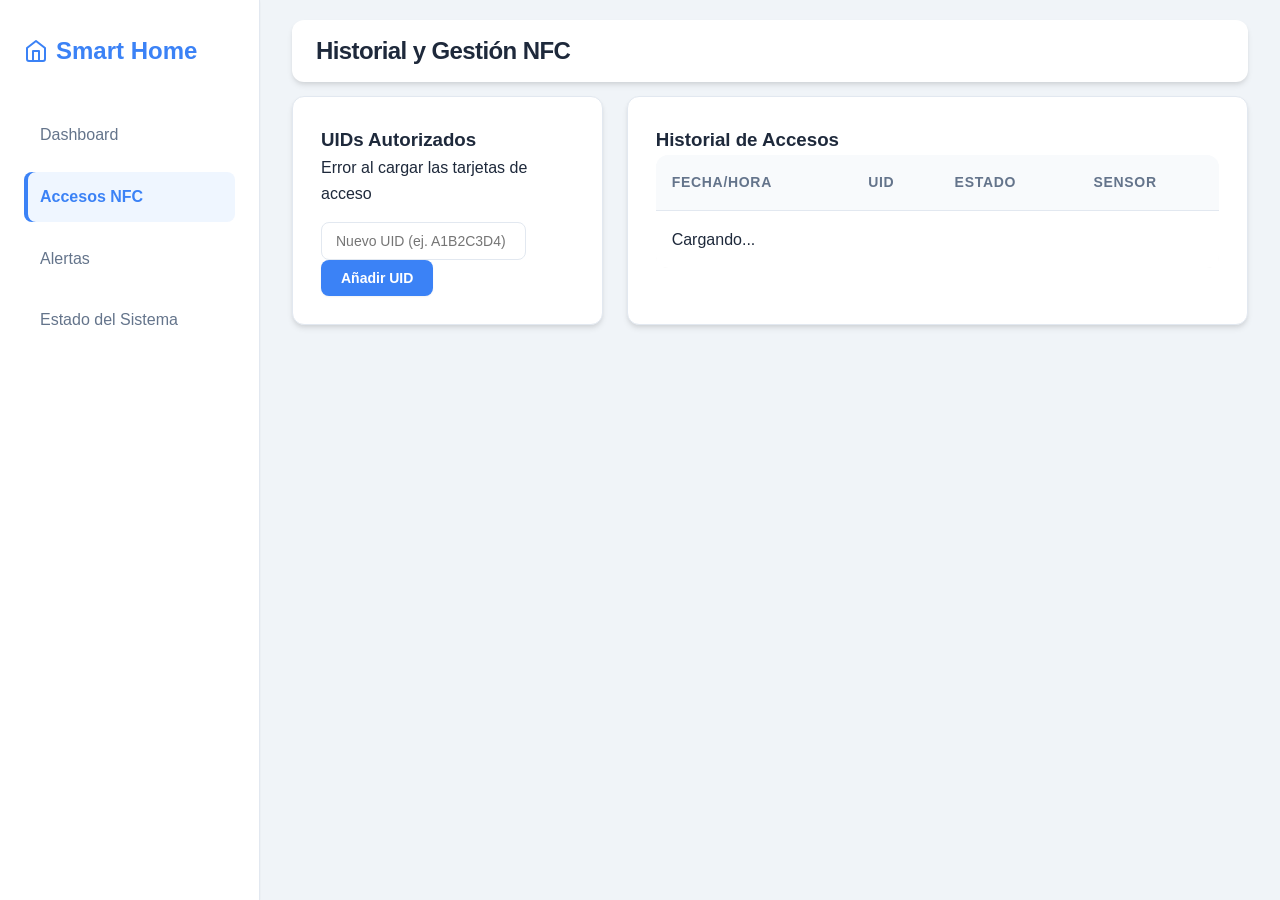
==== webapp/accesos.html @ bf9ed02e "Mejoras en la responsividad para la visualización de la webapp en móviles" ====
<!DOCTYPE html>
<html lang="es">
<head>
    <meta charset="UTF-8">
    <meta name="viewport" content="width=device-width, initial-scale=1.0">
    <title>Accesos NFC</title>
    <link rel="stylesheet" href="styles.css">
</head>
<body>
    <div class="app-container">
        <div class="sidebar-overlay" onclick="closeSidebar()"></div>
        <aside class="sidebar">
            <h2>
                <svg xmlns="http://www.w3.org/2000/svg" width="24" height="24" viewBox="0 0 24 24" fill="none" stroke="currentColor" stroke-width="2" stroke-linecap="round" stroke-linejoin="round">
                    <path d="m3 9 9-7 9 7v11a2 2 0 0 1-2 2H5a2 2 0 0 1-2-2z"></path>
                    <polyline points="9 22 9 12 15 12 15 22"></polyline>
                </svg>
                Smart Home
            </h2>
            <nav>
                <a href="index.html">Dashboard</a>
                <a href="accesos.html" class="active">Accesos NFC</a>
                <a href="alertas.html">Alertas</a>
                <a href="estado.html">Estado del Sistema</a>
            </nav>
            <button class="sidebar-close" onclick="closeSidebar()" aria-label="Cerrar menú">
                <svg xmlns="http://www.w3.org/2000/svg" width="20" height="20" viewBox="0 0 24 24" fill="none" stroke="currentColor" stroke-width="2.5" stroke-linecap="round"><line x1="18" y1="6" x2="6" y2="18"/><line x1="6" y1="6" x2="18" y2="18"/></svg>
            </button>
        </aside>
        
        <main class="content">
            <header>
                <button class="sidebar-toggle" onclick="toggleSidebar()" aria-label="Menú">
                    <svg xmlns="http://www.w3.org/2000/svg" width="22" height="22" viewBox="0 0 24 24" fill="none" stroke="currentColor" stroke-width="2.5" stroke-linecap="round"><line x1="3" y1="6" x2="21" y2="6"/><line x1="3" y1="12" x2="21" y2="12"/><line x1="3" y1="18" x2="21" y2="18"/></svg>
                </button>
                <h1>Historial y Gestión NFC</h1>
            </header>

            <div class="split-view">
                <section class="card">
                    <h3>UIDs Autorizados</h3>
                    <div class="uid-list" id="uid-list">Cargando...</div>
                    <form id="add-uid-form" style="margin-top: 15px;">
                        <input type="text" id="new-uid" placeholder="Nuevo UID (ej. A1B2C3D4)" required>
                        <button type="submit" class="btn-primary">Añadir UID</button>
                    </form>
                </section>

                <section class="card">
                    <h3>Historial de Accesos</h3>
                    <div class="table-wrapper">
                    <table class="data-table">
                        <thead>
                            <tr>
                                <th>Fecha/Hora</th>
                                <th>UID</th>
                                <th>Estado</th>
                                <th>Sensor</th>
                            </tr>
                        </thead>
                        <tbody id="access-log">
                            <tr><td colspan="4">Cargando...</td></tr>
                        </tbody>
                    </table>
                    </div>
                </section>
            </div>
        </main>
    </div>

    <script src="app.js"></script>
    <script>
        document.addEventListener('DOMContentLoaded', () => {
            fetchUIDs();
            fetchAccessLog();
            setInterval(fetchAccessLog, 30000);
            
            document.getElementById('add-uid-form').addEventListener('submit', (e) => {
                e.preventDefault();
                addUID(document.getElementById('new-uid').value);
            });
        });
    </script>
</body>
</html>
---- webapp/styles.css ----
:root {
    --bg-main: #f0f4f8;
    --bg-card: #ffffff;
    --text-main: #1e293b;
    --text-muted: #64748b;
    --border-color: #e2e8f0;
    --accent: #3b82f6;
    --accent-hover: #2563eb;
    --danger: #ef4444;
    --success: #10b981;
    --warning: #f59e0b;
    --radius: 12px;
    --sidebar-w: 260px;
    --shadow-sm: 0 1px 2px 0 rgba(0, 0, 0, 0.05);
    --shadow-md: 0 4px 6px -1px rgba(0, 0, 0, 0.1), 0 2px 4px -1px rgba(0, 0, 0, 0.06);
    --shadow-lg: 0 10px 15px -3px rgba(0, 0, 0, 0.1), 0 4px 6px -2px rgba(0, 0, 0, 0.05);
}

* {
    box-sizing: border-box;
    margin: 0;
    padding: 0;
}

body {
    background-color: var(--bg-main);
    color: var(--text-main);
    font-family: 'Inter', -apple-system, BlinkMacSystemFont, "Segoe UI", Roboto, Helvetica, Arial, sans-serif;
    line-height: 1.6;
    -webkit-font-smoothing: antialiased;
}

.app-container {
    display: flex;
    min-height: 100vh;
}

/* 3D Dashboard Layout */
.dashboard-split {
    display: grid;
    grid-template-columns: 1.2fr 1fr;
    gap: 1.5rem;
    align-items: stretch;
    flex: 1;
    min-height: 0;
    overflow: hidden;
}

.house-container {
    flex: 1;
    min-height: 0;
    background: radial-gradient(ellipse at 35% 40%, #1e3a5f 0%, #0f172a 60%, #020617 100%);
    border-radius: var(--radius);
    display: flex;
    align-items: center;
    justify-content: center;
    perspective: 1500px;
    box-shadow: var(--shadow-lg);
    border: 1px solid #334155;
    overflow: hidden;
    position: relative;
}

.house-container::before {
    content: '';
    position: absolute;
    inset: 0;
    background-image:
        linear-gradient(rgba(148,163,184,0.05) 1px, transparent 1px),
        linear-gradient(90deg, rgba(148,163,184,0.05) 1px, transparent 1px);
    background-size: 28px 28px;
    pointer-events: none;
}

.house-3d {
    position: relative;
    width: 360px;
    height: 400px;
    transform: rotateX(58deg) rotateZ(-45deg);
    transform-style: preserve-3d;
    transition: transform 0.6s cubic-bezier(0.4, 0, 0.2, 1);
    margin-top: 60px;
}

/* Efecto Dollhouse interactivo (vista explosionada) */
.house-container:hover .floor-1 {
    transform: translateZ(120px); /* El piso de arriba se eleva */
}
.house-container:hover .roof-level {
    transform: translateZ(260px); /* El tejado vuela para dejar ver dentro */
    opacity: 0.6;
}

/* Pisos */
.floor {
    position: absolute;
    width: 100%;
    height: 100%;
    top: 0; left: 0;
    transform-style: preserve-3d;
    transition: all 0.5s cubic-bezier(0.4, 0, 0.2, 1);
}
.floor-0 { transform: translateZ(0px); }
.floor-1 { transform: translateZ(70px); } /* Las paredes miden 70px */
.roof-level { transform: translateZ(210px); pointer-events: none; }

.room {
    position: absolute;
    cursor: pointer;
    transition: filter 0.3s ease;
    display: flex;
    align-items: center;
    justify-content: center;
    transform-style: preserve-3d;
    box-shadow: 
        1px 1px 0 rgba(0,0,0,0.05),
        2px 2px 0 rgba(0,0,0,0.1),
        4px 4px 6px rgba(0,0,0,0.1);
    border: 1px solid rgba(0,0,0,0.05);
}

.room:not(.room-bano):hover, .room.active {
    filter: brightness(1.05); /* Resalta el piso activo pero NO lo mueve en Z (solo colores) */
}
.room.active {
    box-shadow: 
        inset 0 0 0 3px var(--accent),
        4px 4px 15px rgba(59,130,246,0.3);
}

/* Paredes estructurales (hacia ARRIBA) */
.wall {
    position: absolute;
    border: 1px solid rgba(0,0,0,0.12);
    opacity: 0.97;
}
/* Pared Norte (trasera — cara más iluminada) */
.wall-n {
    top: 0; left: 0;
    width: 100%; height: 70px;
    transform-origin: top;
    transform: rotateX(-90deg);
    background: linear-gradient(to bottom, #e2e8f0, #b8c8d8);
}

.room-dormitorio .wall-n {
    transform: translateZ(70px) rotateX(-90deg);
}
/* Pared Oeste (izquierda — cara en sombra, más oscura para dar profundidad) */
.wall-w {
    top: 0; left: 0;
    width: 70px; height: 100%;
    transform-origin: left;
    transform: rotateY(-90deg);
    background: linear-gradient(to right, #475569, #5e7285);
}
/* Pared Este (derecha) */
.wall-e {
    top: 0; right: 0;
    width: 70px; height: 100%;
    transform-origin: right;
    transform: rotateY(90deg);
    background: linear-gradient(to left, #94a3b8, #b8c4d0);
}
/* Pared Sur (frontal inferior) */
.wall-s {
    bottom: 0; left: 0;
    width: 100%; height: 70px;
    transform-origin: bottom;
    transform: rotateX(90deg);
    background: linear-gradient(to top, #cbd5e1, #94a3b8);
}

.room-label {
    transform: rotateZ(45deg) rotateX(-60deg) translateZ(52px);
    font-weight: 700;
    color: #1e293b;
    background: rgba(255,255,255,0.96);
    padding: 5px 12px;
    border-radius: 6px;
    pointer-events: none;
    box-shadow: 0 4px 14px rgba(0,0,0,0.25);
    font-size: 0.75rem;
    letter-spacing: 0.07em;
    text-transform: uppercase;
    border: 1px solid rgba(148,163,184,0.5);
    z-index: 10;
}

.node-dot {
    position: absolute;
    width: 12px;
    height: 12px;
    background: var(--success);
    border-radius: 50%;
    transform: translateZ(6px);
    border: 2px solid rgba(255,255,255,0.9);
    animation: nodePulse 2.5s ease-out infinite;
}

@keyframes nodePulse {
    0%   { box-shadow: 0 0 0 0 rgba(16,185,129,0.7), 0 0 8px rgba(16,185,129,0.5); }
    60%  { box-shadow: 0 0 0 9px rgba(16,185,129,0), 0 0 16px rgba(16,185,129,0.2); }
    100% { box-shadow: 0 0 0 0 rgba(16,185,129,0),   0 0 8px rgba(16,185,129,0.5); }
}

/* --- MATERIALES Y COLORES DE LAS ESTANCIAS --- */

.room-salon {
    top: 0; left: 0; width: 100%; height: 60%;
    background: linear-gradient(145deg, #fef9c3 0%, #fde68a 50%, #f59e0b 100%);
}
.room-salon:hover { filter: brightness(1.07) saturate(1.1); }
.room-salon .node-dot { bottom: 20%; left: 25%; }

.room-dormitorio {
    top: 0; left: 0; width: 100%; height: 60%;
    background: linear-gradient(145deg, #ede9fe 0%, #c7d2fe 50%, #818cf8 100%);
}
.room-dormitorio:hover { filter: brightness(1.07) saturate(1.1); }
.room-dormitorio .node-dot { top: 25%; left: 25%; }

.room-exterior {
    bottom: 0; left: 0; width: 100%; height: 40%;
    background: linear-gradient(145deg, #d1fae5 0%, #6ee7b7 50%, #059669 100%);
    border-top: 2px solid #059669;
}
.room-exterior:hover { filter: brightness(1.07) saturate(1.1); }
.room-exterior .node-dot { top: 40%; right: 22%; }

/* --- TEJADO (2 aguas sobre el dormitorio) ---
   roof-level está en translateZ(140px) = cima de las paredes (2×70px).
   Footprint idéntico al dormitorio: 100%×60%.
   Usamos rotateX: la cumbrera corre de izquierda a derecha (eje X),
   el panel trasero cae hacia atrás y el delantero hacia delante. */
.roof-container {
    position: absolute;
    top: 0; left: 0;
    width: 100%; height: 60%;
    transform: scaleX(-1);
    transform-style: preserve-3d;
    transition: opacity 0.5s;
}

/* Panel trasero: pivota desde la cumbrera (borde inferior = centro) hacia arriba-atrás */
.roof-left {
    position: absolute;
    top: 0; left: 0;
    width: 100%; height: 52%;
    background: linear-gradient(to bottom, #7f1d1d, #b91c1c);
    transform-origin: bottom center;
    transform: rotateX(32deg);
    border: 1px solid #6b1616;
}

/* Panel delantero: pivota desde la cumbrera (borde superior = centro) hacia abajo-delante */
.roof-right {
    position: absolute;
    bottom: 0; left: 0;
    width: 100%; height: 52%;
    background: linear-gradient(to top, #fca5a5, #ef4444);
    transform-origin: top center;
    transform: rotateX(-32deg);
    border: 1px solid #dc2626;
}

.house-wrapper {
    display: flex;
    flex-direction: column;
    min-height: 0;
    overflow: hidden;
}

.house-hint {
    text-align: center;
    font-size: 0.75rem;
    color: #94a3b8;
    margin-top: 0.75rem;
    letter-spacing: 0.04em;
}

.node-details {
    overflow-y: auto;
    min-height: 0;
}

.empty-state {
    padding: 3rem;
    text-align: center;
    color: var(--text-muted);
    background: var(--bg-card);
    border: 1px dashed var(--border-color);
    border-radius: var(--radius);
    font-size: 1.125rem;
}

.slide-in {
    animation: slideIn 0.3s ease-out forwards;
}

@keyframes slideIn {
    from { opacity: 0; transform: translateX(20px); }
    to { opacity: 1; transform: translateX(0); }
}

.sidebar {
    width: var(--sidebar-w);
    background-color: var(--bg-card);
    border-right: 1px solid var(--border-color);
    padding: 2rem 1.5rem;
    position: fixed;
    height: 100vh;
    box-shadow: var(--shadow-sm);
    z-index: 10;
}

.sidebar h2 {
    font-size: 1.5rem;
    font-weight: 700;
    margin-bottom: 2.5rem;
    color: var(--accent);
    display: flex;
    align-items: center;
    gap: 0.5rem;
}

.sidebar nav {
    display: flex;
    flex-direction: column;
    gap: 0.75rem;
}

.sidebar a {
    text-decoration: none;
    color: var(--text-muted);
    padding: 0.75rem 1rem;
    border-radius: 8px;
    transition: all 0.2s ease-in-out;
    font-weight: 500;
    display: flex;
    align-items: center;
    gap: 0.75rem;
}

.sidebar a:hover {
    background-color: #f1f5f9;
    color: var(--text-main);
    transform: translateX(4px);
}

.sidebar a.active {
    background-color: #eff6ff;
    color: var(--accent);
    font-weight: 600;
    box-shadow: inset 4px 0 0 var(--accent);
}

.content {
    flex: 1;
    margin-left: var(--sidebar-w);
    padding: 1.25rem 2rem;
    max-width: 1400px;
    display: flex;
    flex-direction: column;
    height: 100vh;
    overflow-y: auto;
}

header {
    display: flex;
    justify-content: space-between;
    align-items: center;
    margin-bottom: 0.875rem;
    background: var(--bg-card);
    padding: 0.75rem 1.5rem;
    border-radius: var(--radius);
    box-shadow: var(--shadow-md);
    flex-shrink: 0;
}

h1 {
    font-size: 1.5rem;
    font-weight: 700;
    letter-spacing: -0.025em;
}

.status-indicator {
    display: inline-flex;
    align-items: center;
    gap: 8px;
    font-size: 0.875rem;
    font-weight: 500;
    color: var(--text-muted);
    background: var(--bg-main);
    padding: 0.5rem 1rem;
    border-radius: 9999px;
}

.dot {
    width: 10px;
    height: 10px;
    border-radius: 50%;
    background-color: var(--success);
    box-shadow: 0 0 0 2px rgba(16, 185, 129, 0.2);
    animation: pulse 2s infinite;
}

@keyframes pulse {
    0% { transform: scale(0.95); box-shadow: 0 0 0 0 rgba(16, 185, 129, 0.7); }
    70% { transform: scale(1); box-shadow: 0 0 0 6px rgba(16, 185, 129, 0); }
    100% { transform: scale(0.95); box-shadow: 0 0 0 0 rgba(16, 185, 129, 0); }
}

/* Cards */
.cards-grid {
    display: grid;
    grid-template-columns: repeat(auto-fit, minmax(320px, 1fr));
    gap: 2rem;
}

.card {
    background-color: var(--bg-card);
    border: 1px solid var(--border-color);
    border-radius: var(--radius);
    padding: 1.75rem;
    box-shadow: var(--shadow-md);
    transition: transform 0.2s ease, box-shadow 0.2s ease;
}

.card:hover {
    transform: translateY(-4px);
    box-shadow: var(--shadow-lg);
}

.card-header {
    display: flex;
    justify-content: space-between;
    align-items: center;
    margin-bottom: 1.25rem;
    padding-bottom: 1rem;
    border-bottom: 1px solid var(--border-color);
}

.card-title {
    font-size: 1.25rem;
    font-weight: 600;
    color: var(--text-main);
}

.sensor-grid {
    display: grid;
    grid-template-columns: repeat(2, 1fr);
    gap: 1.25rem;
    margin-bottom: 1.5rem;
}

.sensor-item {
    display: flex;
    flex-direction: column;
    padding: 1rem;
    background: var(--bg-main);
    border-radius: 8px;
}

.sensor-label {
    font-size: 0.75rem;
    text-transform: uppercase;
    letter-spacing: 0.05em;
    color: var(--text-muted);
    font-weight: 600;
    margin-bottom: 0.25rem;
}

.sensor-value {
    font-size: 1.5rem;
    font-weight: 700;
    color: var(--text-main);
}

/* Tables */
.data-table {
    width: 100%;
    border-collapse: collapse;
    background: var(--bg-card);
    border-radius: var(--radius);
    overflow: hidden;
    box-shadow: var(--shadow-sm);
}

.data-table th, .data-table td {
    padding: 1rem;
    text-align: left;
    border-bottom: 1px solid var(--border-color);
}

.data-table th {
    font-weight: 600;
    color: var(--text-muted);
    font-size: 0.875rem;
    background: #f8fafc;
    text-transform: uppercase;
    letter-spacing: 0.05em;
}

.data-table tr:last-child td {
    border-bottom: none;
}

.data-table tr:hover td {
    background-color: #f8fafc;
}

/* Forms & Buttons */
input[type="text"], input[type="color"], select {
    padding: 0.625rem 0.875rem;
    border: 1px solid var(--border-color);
    border-radius: 8px;
    font-family: inherit;
    font-size: 0.875rem;
    outline: none;
    transition: border-color 0.2s, box-shadow 0.2s;
    background: #fff;
}

input[type="text"]:focus, select:focus {
    border-color: var(--accent);
    box-shadow: 0 0 0 3px rgba(59, 130, 246, 0.1);
}

.btn-primary {
    background-color: var(--accent);
    color: white;
    border: none;
    padding: 0.625rem 1.25rem;
    border-radius: 8px;
    cursor: pointer;
    font-weight: 600;
    font-size: 0.875rem;
    font-family: inherit;
    transition: all 0.2s;
    box-shadow: var(--shadow-sm);
}

.btn-primary:hover {
    background-color: var(--accent-hover);
    transform: translateY(-1px);
    box-shadow: var(--shadow-md);
}

.btn-primary:active {
    transform: translateY(0);
}

.btn-sm {
    padding: 0.25rem 0.5rem;
    font-size: 0.875rem;
}

.btn-secondary {
    background-color: #ffffff;
    color: var(--text-main);
    border: 1px solid var(--border-color);
    padding: 0.625rem 1.25rem;
    border-radius: 8px;
    cursor: pointer;
    font-weight: 600;
    font-size: 0.875rem;
    font-family: inherit;
    transition: all 0.2s;
}
.btn-secondary:hover {
    background-color: var(--bg-main);
    border-color: #9ca3af;
}

.btn-danger {
    background-color: var(--danger);
}
.btn-danger:hover {
    background-color: #b91c1c;
}

.alerta-activa {
    display: flex;
    align-items: center;
    gap: 0.75rem;
    padding: 0.75rem 1rem;
    border-radius: 6px;
    margin-bottom: 0.5rem;
    border-left: 3px solid;
}
.alerta-activa.bad {
    background-color: #fef2f2;
    border-left-color: var(--danger);
}
.alerta-activa.warn {
    background-color: #fffbeb;
    border-left-color: var(--warning);
}
.alerta-tipo {
    font-weight: 600;
    font-size: 0.875rem;
    min-width: 120px;
}
.alerta-msg {
    flex: 1;
    font-size: 0.875rem;
    color: var(--text-muted);
}

/* Utils */
.badge {
    padding: 0.25rem 0.5rem;
    border-radius: 99px;
    font-size: 0.75rem;
    font-weight: 500;
    display: inline-block;
}
.badge.good { background-color: #dcfce7; color: var(--success); }
.badge.bad { background-color: #fee2e2; color: var(--danger); }
.badge.warn { background-color: #fef9c3; color: var(--warning); }

.split-view {
    display: grid;
    grid-template-columns: 1fr 2fr;
    gap: 1.5rem;
}

.uid-item {
    display: flex;
    justify-content: space-between;
    align-items: center;
    padding: 0.5rem 0;
    border-bottom: 1px solid var(--border-color);
}

/* ---- Utility ---- */
.hidden {
    display: none !important;
}

/* ---- View Toggle (3D / Resumen) ---- */
.view-toggle-group {
    display: flex;
    background: var(--bg-main);
    border: 1px solid var(--border-color);
    border-radius: 10px;
    padding: 3px;
    gap: 2px;
}

.view-btn {
    display: flex;
    align-items: center;
    gap: 0.375rem;
    padding: 0.4rem 0.9rem;
    border-radius: 8px;
    border: none;
    background: transparent;
    color: var(--text-muted);
    font-size: 0.8rem;
    font-weight: 500;
    font-family: inherit;
    cursor: pointer;
    transition: all 0.18s;
    white-space: nowrap;
}

.view-btn:hover {
    color: var(--text-main);
    background: rgba(0, 0, 0, 0.04);
}

.view-btn.active {
    background: white;
    color: var(--accent);
    box-shadow: var(--shadow-sm);
    font-weight: 600;
}

/* ---- Node Selector Bar ---- */
.node-selector-bar {
    display: flex;
    align-items: center;
    gap: 0.5rem;
    margin-bottom: 0.625rem;
    min-height: 2rem;
    flex-wrap: wrap;
    flex-shrink: 0;
}

.selector-label {
    font-size: 0.72rem;
    font-weight: 600;
    color: var(--text-muted);
    text-transform: uppercase;
    letter-spacing: 0.06em;
    margin-right: 0.25rem;
    white-space: nowrap;
}

.node-pill {
    display: inline-flex;
    align-items: center;
    gap: 0.35rem;
    padding: 0.3rem 0.8rem;
    border-radius: 99px;
    border: 1px solid var(--border-color);
    background: white;
    color: var(--text-muted);
    font-size: 0.8rem;
    font-weight: 500;
    font-family: inherit;
    cursor: pointer;
    transition: all 0.18s;
}

.node-pill:hover {
    border-color: var(--accent);
    color: var(--text-main);
    transform: translateY(-1px);
    box-shadow: var(--shadow-sm);
}

.node-pill.active {
    color: white;
    font-weight: 600;
    box-shadow: var(--shadow-sm);
}

.np-dot {
    width: 7px;
    height: 7px;
    border-radius: 50%;
    flex-shrink: 0;
}

/* ---- All-Nodes Cards View ---- */
.all-nodes-view {
    flex: 1;
    min-height: 0;
    overflow-y: auto;
    padding-bottom: 1rem;
}

.all-nodes-grid {
    display: grid;
    grid-template-columns: repeat(auto-fit, minmax(300px, 1fr));
    gap: 1.5rem;
}

.node-card {
    background: var(--bg-card);
    border: 1px solid var(--border-color);
    border-radius: var(--radius);
    padding: 1.5rem;
    box-shadow: var(--shadow-md);
    transition: transform 0.2s ease, box-shadow 0.2s ease;
    position: relative;
    overflow: hidden;
}

.node-card:hover {
    transform: translateY(-3px);
    box-shadow: var(--shadow-lg);
}

.node-card-accent-bar {
    position: absolute;
    top: 0;
    left: 0;
    right: 0;
    height: 3px;
    background: var(--nc-accent, var(--accent));
}

.nc-sensors-grid {
    display: grid;
    grid-template-columns: 1fr 1fr;
    gap: 0.6rem;
    margin-bottom: 1.1rem;
}

.nc-sensor {
    display: flex;
    flex-direction: column;
    padding: 0.6rem 0.75rem;
    background: var(--bg-main);
    border-radius: 8px;
    border: 1px solid var(--border-color);
}

.nc-sensor .sensor-value {
    font-size: 1.2rem;
}

.nc-sensor--wide {
    grid-column: span 2;
}

.nc-controls {
    border-top: 1px solid var(--border-color);
    padding-top: 0.9rem;
}

/* ====================================
   STATUS GRID (estado.html)
   ==================================== */
.status-grid {
    display: grid;
    grid-template-columns: repeat(auto-fit, minmax(200px, 1fr));
    gap: 1rem;
    margin-top: 1rem;
}

.status-grid > div {
    background: var(--bg-main);
    padding: 0.875rem 1rem;
    border-radius: 8px;
    border: 1px solid var(--border-color);
}

.status-grid .label {
    display: block;
    font-size: 0.72rem;
    text-transform: uppercase;
    letter-spacing: 0.05em;
    color: var(--text-muted);
    font-weight: 600;
    margin-bottom: 0.35rem;
}

.status-grid .value {
    font-size: 0.9rem;
    font-weight: 500;
    word-break: break-all;
}

/* Table horizontal scroll wrapper */
.table-wrapper {
    overflow-x: auto;
    -webkit-overflow-scrolling: touch;
    border-radius: var(--radius);
}

.table-wrapper .data-table {
    border-radius: 0;
    min-width: 500px;
}

/* ====================================
   SIDEBAR MOBILE TOGGLE
   ==================================== */
.sidebar-toggle {
    display: none;
    align-items: center;
    justify-content: center;
    background: none;
    border: none;
    cursor: pointer;
    padding: 0.35rem;
    color: var(--text-main);
    border-radius: 8px;
    transition: background 0.2s;
    flex-shrink: 0;
}

.sidebar-toggle:hover { background: var(--bg-main); }

.sidebar-close {
    display: none;
    position: absolute;
    top: 1rem;
    right: 1rem;
    background: none;
    border: none;
    cursor: pointer;
    padding: 0.35rem;
    color: var(--text-muted);
    border-radius: 8px;
    transition: background 0.2s;
}

.sidebar-close:hover { background: var(--bg-main); color: var(--text-main); }

.sidebar-overlay {
    display: none;
    position: fixed;
    inset: 0;
    background: rgba(0, 0, 0, 0.45);
    z-index: 9;
    backdrop-filter: blur(2px);
    -webkit-backdrop-filter: blur(2px);
}

/* ====================================
   TABLET  (≤ 900px)
   ==================================== */
@media (max-width: 900px) {
    :root { --sidebar-w: 220px; }

    .content { padding: 1rem 1.5rem; }

    .dashboard-split { gap: 1rem; }
}

/* ====================================
   MOBILE  (≤ 768px)
   ==================================== */
@media (max-width: 768px) {

    /* --- Sidebar as slide-in overlay --- */
    .sidebar-toggle { display: flex; }
    .sidebar-close  { display: block; }

    .sidebar {
        transform: translateX(-100%);
        transition: transform 0.28s cubic-bezier(0.4, 0, 0.2, 1);
        position: fixed;
        z-index: 20;
    }

    body.sidebar-open .sidebar        { transform: translateX(0); box-shadow: var(--shadow-lg); }
    body.sidebar-open .sidebar-overlay { display: block; }

    /* --- Content full width --- */
    .content {
        margin-left: 0;
        padding: 0.875rem 1rem;
        height: 100dvh;
    }

    /* --- Header compact --- */
    header {
        flex-wrap: wrap;
        gap: 0.5rem;
        padding: 0.625rem 0.875rem;
        margin-bottom: 0.625rem;
    }

    header > div { flex-wrap: wrap; gap: 0.375rem; }

    h1 { font-size: 1.1rem; }

    #last-update { display: none; }

    /* View toggle: icon only */
    .view-btn-text { display: none; }
    .view-btn { padding: 0.45rem 0.55rem; }

    /* --- Dashboard: single column, scrollable --- */
    .dashboard-split {
        grid-template-columns: 1fr;
        overflow-y: visible;
        overflow-x: hidden;
        flex: none;
        height: auto;
    }

    .house-wrapper { height: auto; }

    .house-container {
        height: 52vw;
        min-height: 240px;
        max-height: 360px;
        flex: none;
    }

    .node-details {
        height: auto;
        overflow-y: visible;
        margin-top: 0.25rem;
    }

    /* --- Node selector bar --- */
    .node-selector-bar { gap: 0.375rem; }
    .selector-label    { display: none; }

    /* --- All nodes grid: 1 col --- */
    .all-nodes-grid { grid-template-columns: 1fr; }

    /* --- Split view (accesos): 1 col --- */
    .split-view { grid-template-columns: 1fr; }

    /* --- Tables --- */
    .data-table th,
    .data-table td { padding: 0.6rem 0.75rem; font-size: 0.8rem; }

    /* --- Status grid: 2 col on tablet-mobile --- */
    .status-grid { grid-template-columns: 1fr 1fr; }

    /* --- Cards --- */
    .card { padding: 1.1rem; }

    /* --- Sensor values --- */
    .sensor-value         { font-size: 1.25rem; }
    .nc-sensor .sensor-value { font-size: 1rem; }

    /* --- Buttons --- */
    .btn-primary,
    .btn-secondary { padding: 0.5rem 0.875rem; font-size: 0.8rem; }

    /* --- Slide-in: horizontal on mobile feels wrong, use fade --- */
    @keyframes slideIn {
        from { opacity: 0; transform: translateY(8px); }
        to   { opacity: 1; transform: translateY(0); }
    }
}

/* ====================================
   SMALL PHONES  (≤ 480px)
   ==================================== */
@media (max-width: 480px) {

    .content { padding: 0.625rem 0.75rem; }

    h1 { font-size: 0.95rem; }

    header { margin-bottom: 0.5rem; }

    .house-container {
        height: 56vw;
        min-height: 200px;
        max-height: 300px;
    }

    .status-grid { grid-template-columns: 1fr; }

    /* Sensor grids go 1 col */
    .nc-sensors-grid { grid-template-columns: 1fr; }
    .nc-sensor--wide { grid-column: span 1; }
    .sensor-grid     { grid-template-columns: 1fr; }

    .card { padding: 0.875rem; }

    /* Add UID form: stacked */
    #add-uid-form {
        display: flex;
        flex-direction: column;
        gap: 0.5rem;
        margin-top: 1rem;
    }

    #add-uid-form input[type="text"] { width: 100%; }
    #add-uid-form .btn-primary       { width: 100%; justify-content: center; }

    /* Alerta tipo: no min-width */
    .alerta-tipo { min-width: unset; }
}
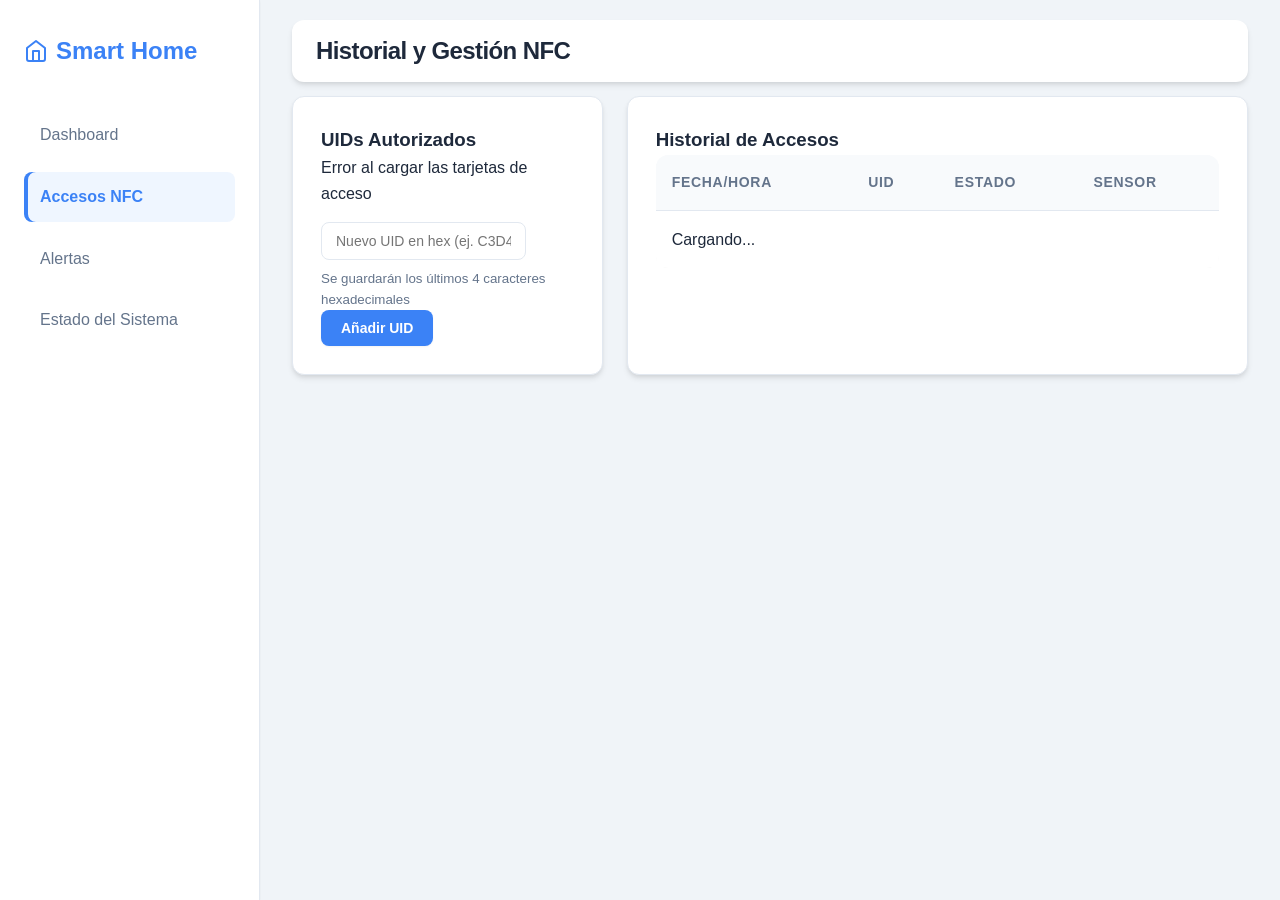
==== commit c7792215: "Mejoras en el acceso de los NFCs" ====
--- a/webapp/accesos.html
+++ b/webapp/accesos.html
@@ -3,7 +3,8 @@
 <head>
     <meta charset="UTF-8">
     <meta name="viewport" content="width=device-width, initial-scale=1.0">
-    <title>Accesos NFC</title>
+    <title>Smart Home - Accesos NFC</title>
+    <link rel="icon" href="/favicon.svg" type="image/svg+xml">
     <link rel="stylesheet" href="styles.css">
 </head>
 <body>
@@ -41,7 +42,8 @@
                     <h3>UIDs Autorizados</h3>
                     <div class="uid-list" id="uid-list">Cargando...</div>
                     <form id="add-uid-form" style="margin-top: 15px;">
-                        <input type="text" id="new-uid" placeholder="Nuevo UID (ej. A1B2C3D4)" required>
+                        <input type="text" id="new-uid" placeholder="Nuevo UID en hex (ej. C3D4 o A1B2C3D4)" required>
+                        <small style="display: block; color: var(--text-muted); margin-top: 0.5rem;">Se guardarán los últimos 4 caracteres hexadecimales</small>
                         <button type="submit" class="btn-primary">Añadir UID</button>
                     </form>
                 </section>
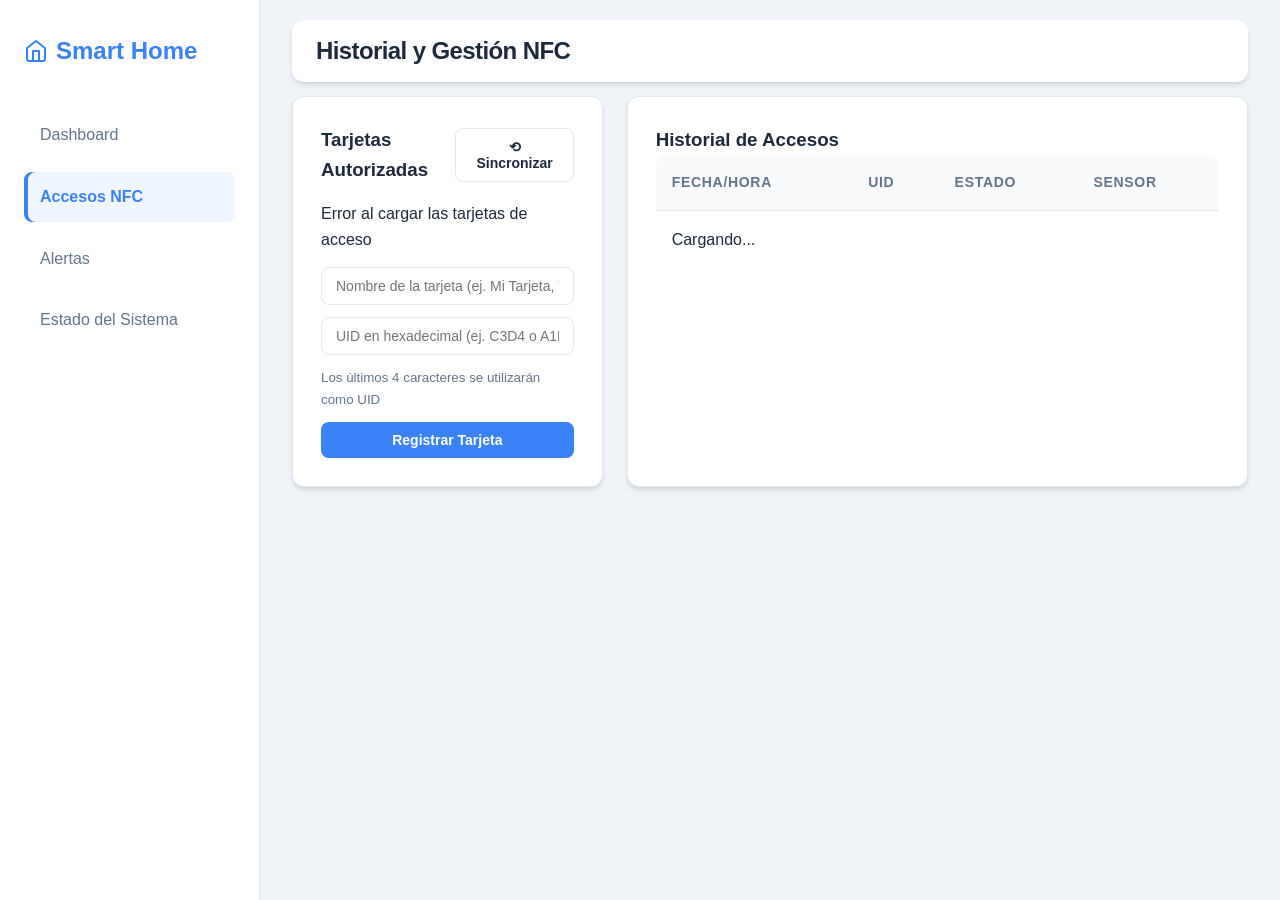
==== commit 5e22a351: "Mejorar gestión NFC: alias legibles y sincronización explícita - Cambiar almacenamiento de UIDs: set" ====
--- a/webapp/accesos.html
+++ b/webapp/accesos.html
@@ -39,12 +39,16 @@
 
             <div class="split-view">
                 <section class="card">
-                    <h3>UIDs Autorizados</h3>
+                    <div style="display: flex; justify-content: space-between; align-items: center; margin-bottom: 1rem;">
+                        <h3 style="margin: 0;">Tarjetas Autorizadas</h3>
+                        <button class="btn-secondary btn-sm" onclick="syncWhitelist()" title="Sincronizar lista con el dispositivo NFC">⟲ Sincronizar</button>
+                    </div>
                     <div class="uid-list" id="uid-list">Cargando...</div>
-                    <form id="add-uid-form" style="margin-top: 15px;">
-                        <input type="text" id="new-uid" placeholder="Nuevo UID en hex (ej. C3D4 o A1B2C3D4)" required>
-                        <small style="display: block; color: var(--text-muted); margin-top: 0.5rem;">Se guardarán los últimos 4 caracteres hexadecimales</small>
-                        <button type="submit" class="btn-primary">Añadir UID</button>
+                    <form id="add-uid-form" style="margin-top: 15px; display: flex; flex-direction: column; gap: 0.75rem;">
+                        <input type="text" id="new-nombre" placeholder="Nombre de la tarjeta (ej. Mi Tarjeta, Visitante)" required>
+                        <input type="text" id="new-uid" placeholder="UID en hexadecimal (ej. C3D4 o A1B2C3D4)" required>
+                        <small style="color: var(--text-muted);">Los últimos 4 caracteres se utilizarán como UID</small>
+                        <button type="submit" class="btn-primary">Registrar Tarjeta</button>
                     </form>
                 </section>
 
@@ -79,7 +83,9 @@
             
             document.getElementById('add-uid-form').addEventListener('submit', (e) => {
                 e.preventDefault();
-                addUID(document.getElementById('new-uid').value);
+                const nombre = document.getElementById('new-nombre').value.trim();
+                const uid = document.getElementById('new-uid').value.trim();
+                addUID(nombre, uid);
             });
         });
     </script>
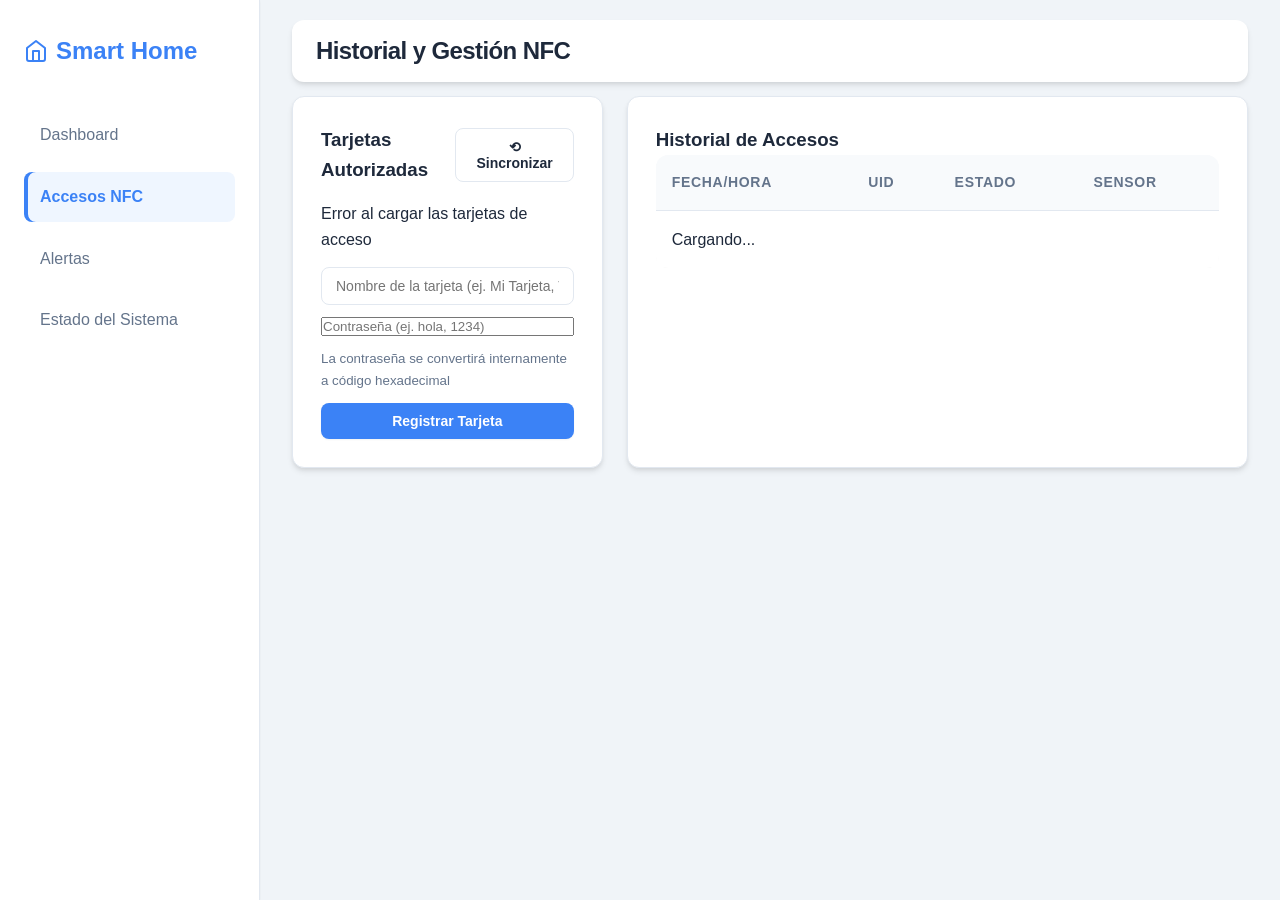
==== commit 4988989c: "Cambiar entrada NFC de UID hex a contraseña de texto ## Cambios - Usuario ahora ingresa contraseña d" ====
--- a/webapp/accesos.html
+++ b/webapp/accesos.html
@@ -46,8 +46,8 @@
                     <div class="uid-list" id="uid-list">Cargando...</div>
                     <form id="add-uid-form" style="margin-top: 15px; display: flex; flex-direction: column; gap: 0.75rem;">
                         <input type="text" id="new-nombre" placeholder="Nombre de la tarjeta (ej. Mi Tarjeta, Visitante)" required>
-                        <input type="text" id="new-uid" placeholder="UID en hexadecimal (ej. C3D4 o A1B2C3D4)" required>
-                        <small style="color: var(--text-muted);">Los últimos 4 caracteres se utilizarán como UID</small>
+                        <input type="password" id="new-contraseña" placeholder="Contraseña (ej. hola, 1234)" required>
+                        <small style="color: var(--text-muted);">La contraseña se convertirá internamente a código hexadecimal</small>
                         <button type="submit" class="btn-primary">Registrar Tarjeta</button>
                     </form>
                 </section>
@@ -84,8 +84,8 @@
             document.getElementById('add-uid-form').addEventListener('submit', (e) => {
                 e.preventDefault();
                 const nombre = document.getElementById('new-nombre').value.trim();
-                const uid = document.getElementById('new-uid').value.trim();
-                addUID(nombre, uid);
+                const contraseña = document.getElementById('new-contraseña').value.trim();
+                addUID(nombre, contraseña);
             });
         });
     </script>
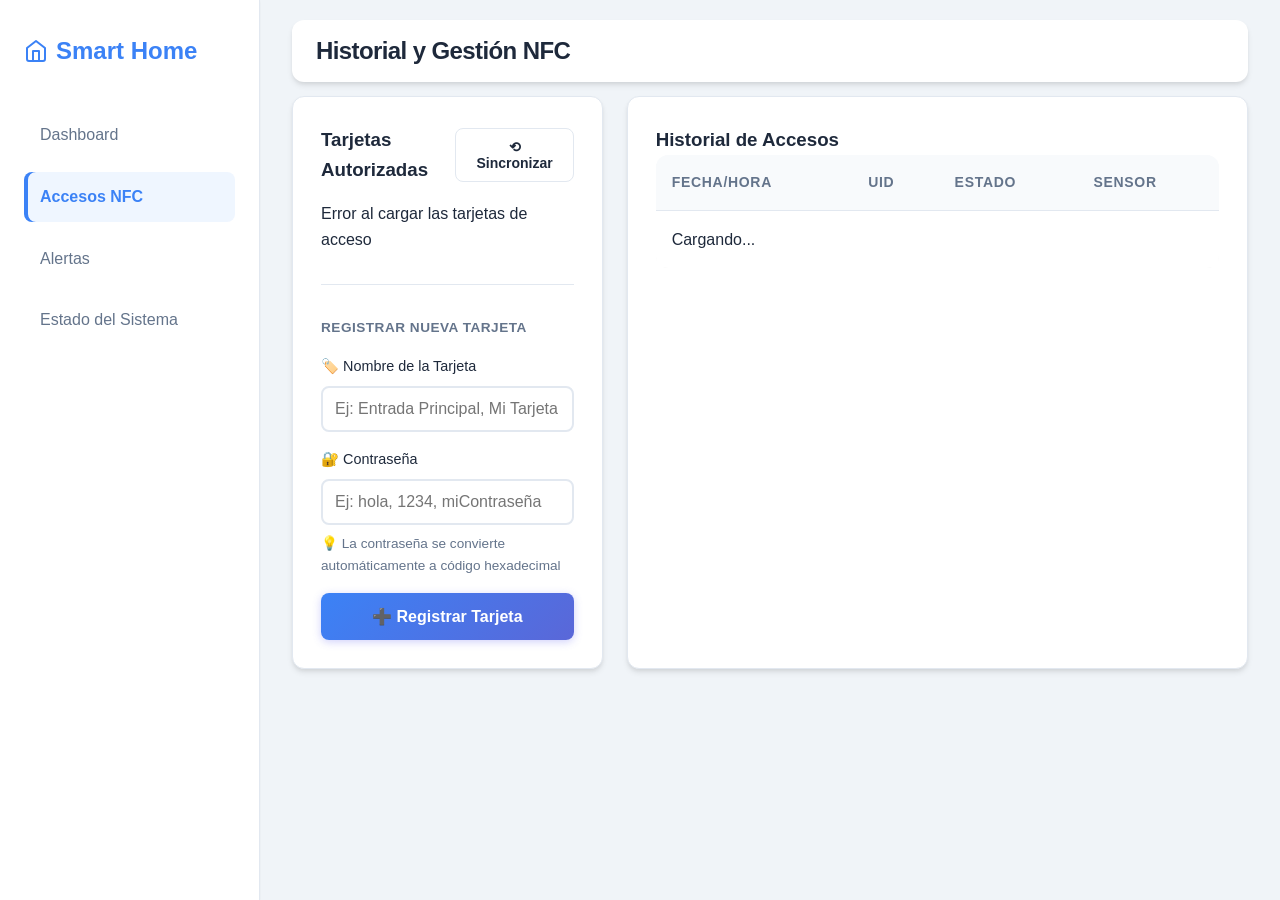
==== commit ad5f8009: "Mejorar estilo del formulario de registro NFC" ====
--- a/webapp/accesos.html
+++ b/webapp/accesos.html
@@ -44,12 +44,46 @@
                         <button class="btn-secondary btn-sm" onclick="syncWhitelist()" title="Sincronizar lista con el dispositivo NFC">⟲ Sincronizar</button>
                     </div>
                     <div class="uid-list" id="uid-list">Cargando...</div>
-                    <form id="add-uid-form" style="margin-top: 15px; display: flex; flex-direction: column; gap: 0.75rem;">
-                        <input type="text" id="new-nombre" placeholder="Nombre de la tarjeta (ej. Mi Tarjeta, Visitante)" required>
-                        <input type="password" id="new-contraseña" placeholder="Contraseña (ej. hola, 1234)" required>
-                        <small style="color: var(--text-muted);">La contraseña se convertirá internamente a código hexadecimal</small>
-                        <button type="submit" class="btn-primary">Registrar Tarjeta</button>
-                    </form>
+
+                    <div style="margin-top: 2rem; padding-top: 2rem; border-top: 1px solid var(--border-color);">
+                        <h4 style="margin: 0 0 1rem 0; color: var(--text-muted); font-size: 0.85rem; text-transform: uppercase; letter-spacing: 0.5px;">Registrar Nueva Tarjeta</h4>
+                        <form id="add-uid-form" style="display: flex; flex-direction: column; gap: 1rem;">
+                            <div class="form-group">
+                                <label for="new-nombre" style="display: block; font-size: 0.9rem; font-weight: 500; margin-bottom: 0.5rem; color: var(--text-primary);">
+                                    🏷️ Nombre de la Tarjeta
+                                </label>
+                                <input type="text" id="new-nombre"
+                                    placeholder="Ej: Entrada Principal, Mi Tarjeta"
+                                    style="width: 100%; padding: 0.75rem; border: 2px solid var(--border-color); border-radius: 8px; font-size: 1rem; transition: all 0.2s; box-sizing: border-box;"
+                                    onfocus="this.style.borderColor='var(--accent)'; this.style.boxShadow='0 0 0 3px rgba(99, 102, 241, 0.1)';"
+                                    onblur="this.style.borderColor='var(--border-color)'; this.style.boxShadow='none';"
+                                    required>
+                            </div>
+
+                            <div class="form-group">
+                                <label for="new-contraseña" style="display: block; font-size: 0.9rem; font-weight: 500; margin-bottom: 0.5rem; color: var(--text-primary);">
+                                    🔐 Contraseña
+                                </label>
+                                <input type="password" id="new-contraseña"
+                                    placeholder="Ej: hola, 1234, miContraseña"
+                                    style="width: 100%; padding: 0.75rem; border: 2px solid var(--border-color); border-radius: 8px; font-size: 1rem; transition: all 0.2s; box-sizing: border-box;"
+                                    onfocus="this.style.borderColor='var(--accent)'; this.style.boxShadow='0 0 0 3px rgba(99, 102, 241, 0.1)';"
+                                    onblur="this.style.borderColor='var(--border-color)'; this.style.boxShadow='none';"
+                                    required>
+                                <small style="display: block; color: var(--text-muted); margin-top: 0.5rem; font-size: 0.85rem;">
+                                    💡 La contraseña se convierte automáticamente a código hexadecimal
+                                </small>
+                            </div>
+
+                            <button type="submit"
+                                style="padding: 0.875rem 1.5rem; background: linear-gradient(135deg, var(--accent) 0%, #5a67d8 100%); color: white; border: none; border-radius: 8px; font-size: 1rem; font-weight: 600; cursor: pointer; transition: all 0.2s; box-shadow: 0 2px 8px rgba(99, 102, 241, 0.3);"
+                                onmouseover="this.style.transform='translateY(-2px)'; this.style.boxShadow='0 4px 12px rgba(99, 102, 241, 0.4)';"
+                                onmouseout="this.style.transform='translateY(0)'; this.style.boxShadow='0 2px 8px rgba(99, 102, 241, 0.3)';"
+                                class="btn-primary">
+                                ➕ Registrar Tarjeta
+                            </button>
+                        </form>
+                    </div>
                 </section>
 
                 <section class="card">
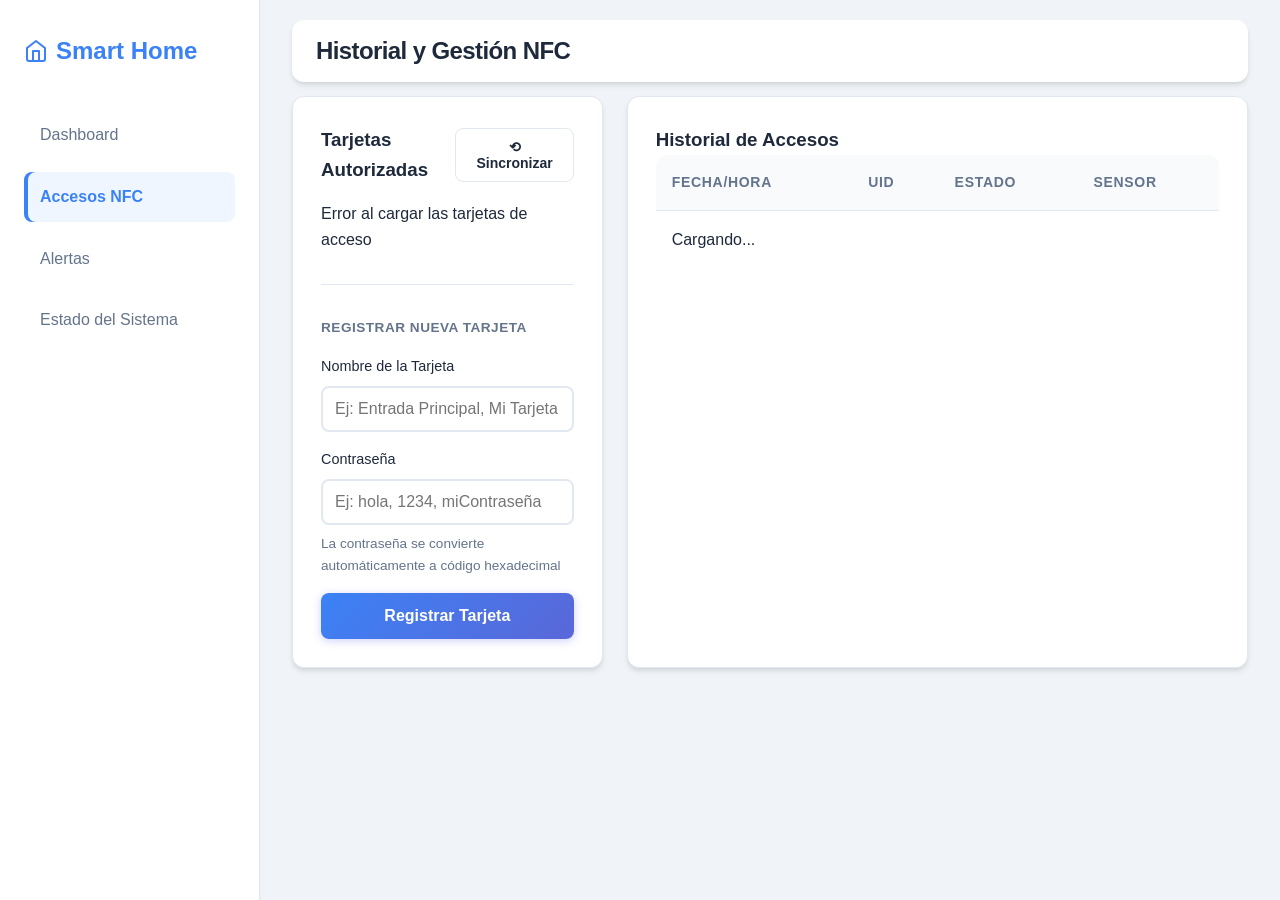
==== commit 569144a0: "Emojis quitados" ====
--- a/webapp/accesos.html
+++ b/webapp/accesos.html
@@ -50,7 +50,7 @@
                         <form id="add-uid-form" style="display: flex; flex-direction: column; gap: 1rem;">
                             <div class="form-group">
                                 <label for="new-nombre" style="display: block; font-size: 0.9rem; font-weight: 500; margin-bottom: 0.5rem; color: var(--text-primary);">
-                                    🏷️ Nombre de la Tarjeta
+                                    Nombre de la Tarjeta
                                 </label>
                                 <input type="text" id="new-nombre"
                                     placeholder="Ej: Entrada Principal, Mi Tarjeta"
@@ -62,7 +62,7 @@
 
                             <div class="form-group">
                                 <label for="new-contraseña" style="display: block; font-size: 0.9rem; font-weight: 500; margin-bottom: 0.5rem; color: var(--text-primary);">
-                                    🔐 Contraseña
+                                    Contraseña
                                 </label>
                                 <input type="password" id="new-contraseña"
                                     placeholder="Ej: hola, 1234, miContraseña"
@@ -71,7 +71,7 @@
                                     onblur="this.style.borderColor='var(--border-color)'; this.style.boxShadow='none';"
                                     required>
                                 <small style="display: block; color: var(--text-muted); margin-top: 0.5rem; font-size: 0.85rem;">
-                                    💡 La contraseña se convierte automáticamente a código hexadecimal
+                                    La contraseña se convierte automáticamente a código hexadecimal
                                 </small>
                             </div>
 
@@ -80,7 +80,7 @@
                                 onmouseover="this.style.transform='translateY(-2px)'; this.style.boxShadow='0 4px 12px rgba(99, 102, 241, 0.4)';"
                                 onmouseout="this.style.transform='translateY(0)'; this.style.boxShadow='0 2px 8px rgba(99, 102, 241, 0.3)';"
                                 class="btn-primary">
-                                ➕ Registrar Tarjeta
+                                Registrar Tarjeta
                             </button>
                         </form>
                     </div>
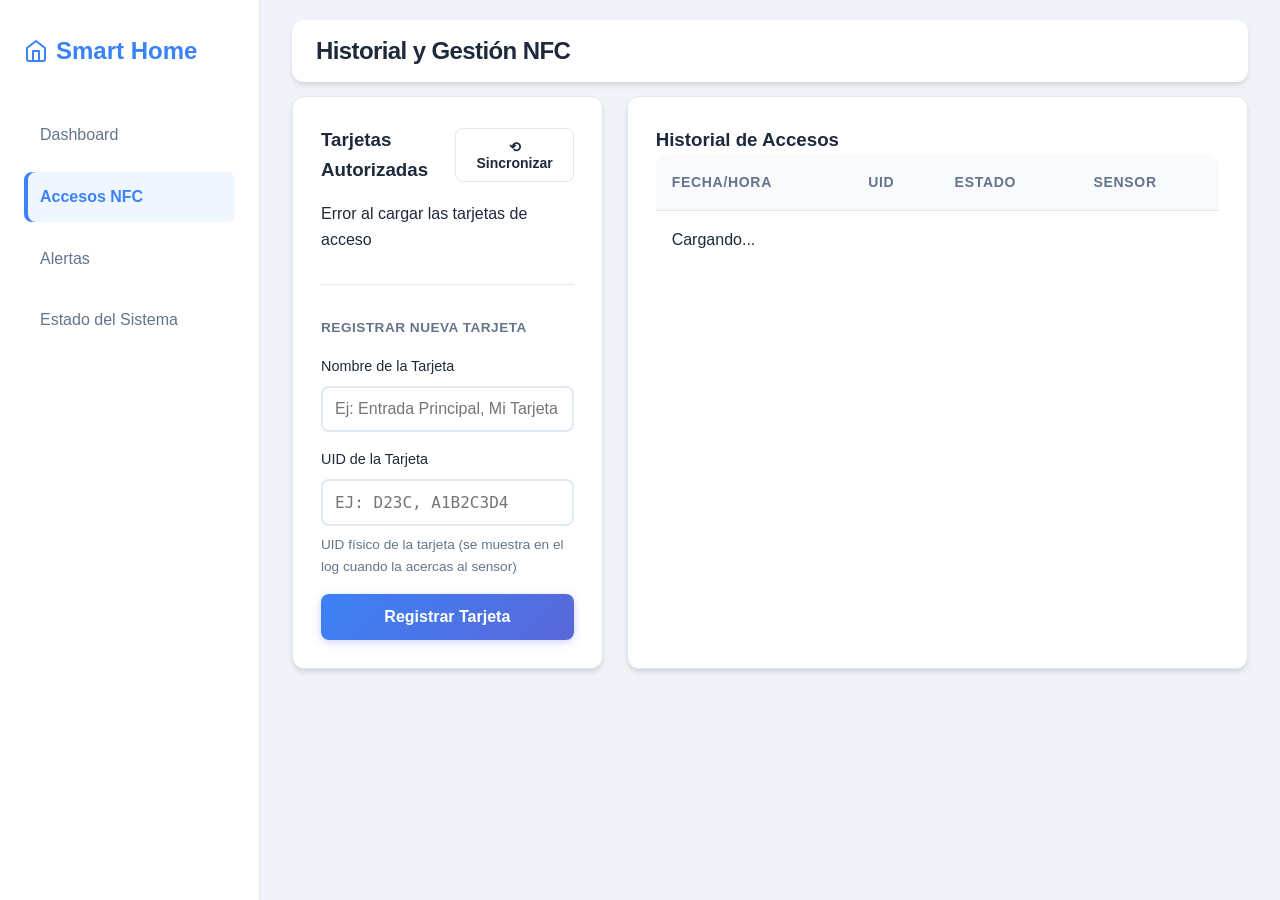
==== commit 54ae29c9: "Cambios en los leds" ====
--- a/webapp/accesos.html
+++ b/webapp/accesos.html
@@ -61,17 +61,17 @@
                             </div>
 
                             <div class="form-group">
-                                <label for="new-contraseña" style="display: block; font-size: 0.9rem; font-weight: 500; margin-bottom: 0.5rem; color: var(--text-primary);">
-                                    Contraseña
+                                <label for="new-uid" style="display: block; font-size: 0.9rem; font-weight: 500; margin-bottom: 0.5rem; color: var(--text-primary);">
+                                    UID de la Tarjeta
                                 </label>
-                                <input type="password" id="new-contraseña"
-                                    placeholder="Ej: hola, 1234, miContraseña"
-                                    style="width: 100%; padding: 0.75rem; border: 2px solid var(--border-color); border-radius: 8px; font-size: 1rem; transition: all 0.2s; box-sizing: border-box;"
+                                <input type="text" id="new-uid"
+                                    placeholder="Ej: D23C, A1B2C3D4"
+                                    style="width: 100%; padding: 0.75rem; border: 2px solid var(--border-color); border-radius: 8px; font-size: 1rem; font-family: monospace; text-transform: uppercase; transition: all 0.2s; box-sizing: border-box;"
                                     onfocus="this.style.borderColor='var(--accent)'; this.style.boxShadow='0 0 0 3px rgba(99, 102, 241, 0.1)';"
                                     onblur="this.style.borderColor='var(--border-color)'; this.style.boxShadow='none';"
                                     required>
                                 <small style="display: block; color: var(--text-muted); margin-top: 0.5rem; font-size: 0.85rem;">
-                                    La contraseña se convierte automáticamente a código hexadecimal
+                                    UID físico de la tarjeta (se muestra en el log cuando la acercas al sensor)
                                 </small>
                             </div>
 
@@ -118,8 +118,8 @@
             document.getElementById('add-uid-form').addEventListener('submit', (e) => {
                 e.preventDefault();
                 const nombre = document.getElementById('new-nombre').value.trim();
-                const contraseña = document.getElementById('new-contraseña').value.trim();
-                addUID(nombre, contraseña);
+                const uid = document.getElementById('new-uid').value.trim();
+                addUID(nombre, uid);
             });
         });
     </script>
